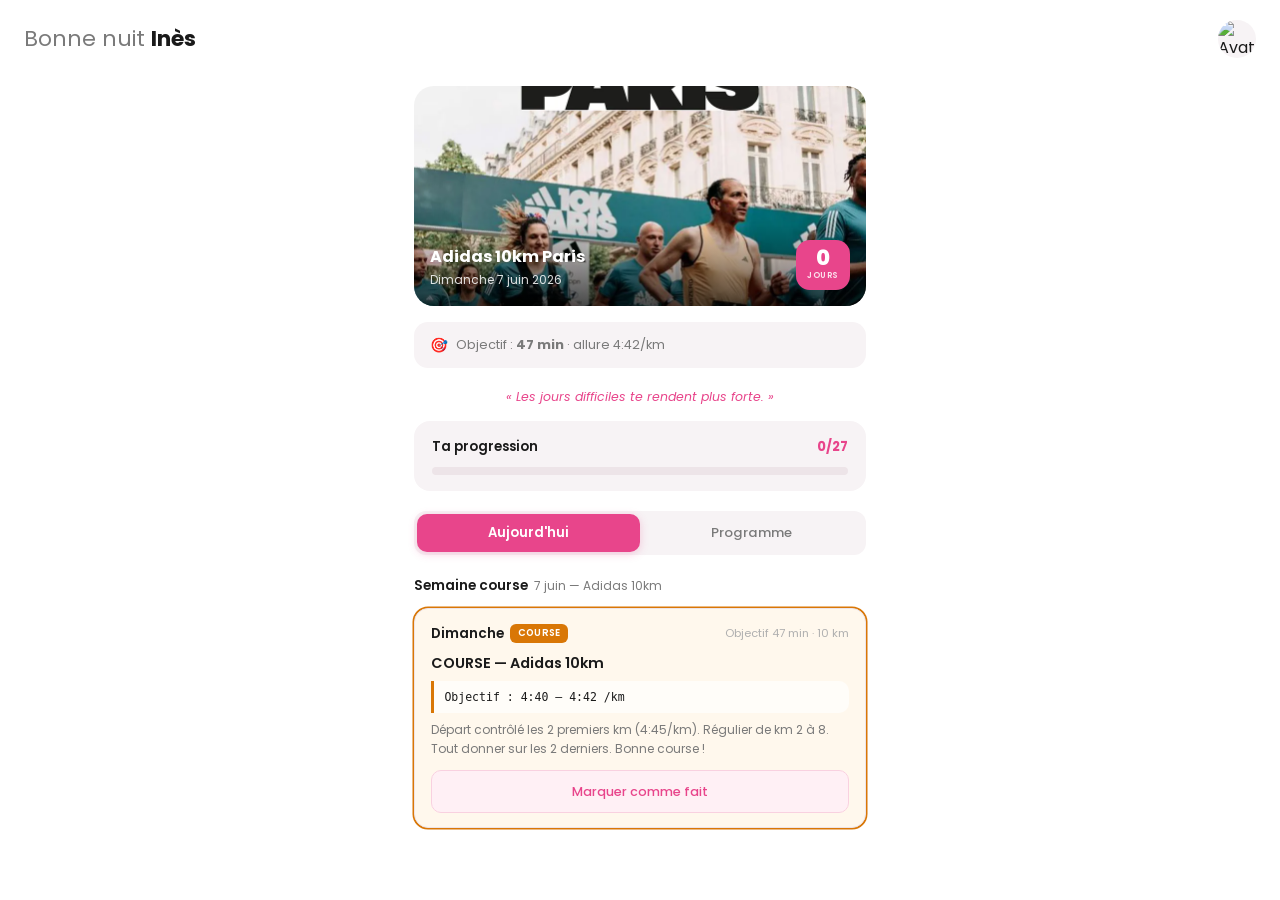
==== index.html @ 1fca55ac "ajout" ====
<!DOCTYPE html>
<html lang="fr">
<head>
  <meta charset="UTF-8">
  <meta name="viewport" content="width=device-width, initial-scale=1.0, viewport-fit=cover, user-scalable=no">
  <meta name="apple-mobile-web-app-capable" content="yes">
  <meta name="apple-mobile-web-app-status-bar-style" content="black-translucent">
  <meta name="theme-color" content="#E8458B">
  <title>Mon Plan 10km</title>
  <link rel="icon" href="data:image/svg+xml,<svg xmlns='http://www.w3.org/2000/svg' viewBox='0 0 100 100'><text y='.9em' font-size='90'>🏃‍♀️</text></svg>">
  <link rel="stylesheet" href="style.css">
</head>
<body>

  <header class="hero">
    <div class="hero-inner">
      <div class="hero-top">
        <p class="greeting-line"><span id="greeting">Bonjour</span> <strong>Inès</strong></p>
        <img class="avatar" src="https://cdn-icons-png.flaticon.com/512/4140/4140047.png" alt="Avatar">
      </div>
    </div>
  </header>

  <main class="container">

    <div class="race-banner">
      <img src="banner.png" alt="Adidas 10K Paris" class="banner-img">
      <div class="banner-overlay">
        <div class="banner-info">
          <p class="banner-race">Adidas 10km Paris</p>
          <p class="banner-date">Dimanche 7 juin 2026</p>
        </div>
        <div class="countdown-badge">
          <span class="countdown-number" id="countdown">0</span>
          <span class="countdown-label">jours</span>
        </div>
      </div>
    </div>

    <div class="objective-bar">
      <span class="objective-icon">🎯</span>
      <span>Objectif : <strong>47 min</strong> · allure 4:42/km</span>
    </div>

    <div class="motivation" id="motivation"></div>

    <div class="progress-section">
      <div class="progress-header">
        <span class="progress-label">Ta progression</span>
        <span class="progress-count"><span id="progress-count">0</span>/27</span>
      </div>
      <div class="progress-bar">
        <div class="progress-fill" id="progress-fill"></div>
      </div>
    </div>

    <div class="segment-control">
      <button class="segment-btn active" data-tab="today">Aujourd'hui</button>
      <button class="segment-btn" data-tab="programme">Programme</button>
    </div>

    <div id="tab-today" class="tab-content active"></div>

    <div id="tab-programme" class="tab-content">
      <div class="week-picker" id="week-picker"></div>
      <div id="week-sessions"></div>
    </div>

  </main>

  <script>
    const PLAN = [
      {"id":1,"label":"Semaine 1","theme":"Mise en route","dates":"7 – 13 avril","sessions":[
        {"id":"w1s1","day":"Mar","type":"f","title":"Sortie facile","dur":"30 min","dist":"~4,5 km","pace":"6:10 – 6:30 /km","desc":"Course continue à allure confortable. Tu dois pouvoir tenir une conversation sans être essoufflé."},
        {"id":"w1s2","day":"Jeu","type":"q","title":"Fractionné 6×400m","dur":"~35 min","dist":"~5 km","pace":"Rép : 4:40 /km · Récup : trot 90s","desc":"10 min d'échauffement → 6×400m réguliers → 5 min retour au calme. Cherche la régularité."},
        {"id":"w1s3","day":"Sam","type":"l","title":"Sortie longue","dur":"45 min","dist":"~7 km","pace":"6:20 – 6:40 /km","desc":"Allure très facile du début à la fin. Hydrate-toi avant de partir."}
      ]},
      {"id":2,"label":"Semaine 2","theme":"Construction","dates":"14 – 20 avril","sessions":[
        {"id":"w2s1","day":"Mar","type":"f","title":"Sortie facile","dur":"35 min","dist":"~5,5 km","pace":"6:00 – 6:20 /km","desc":"Légèrement plus rapide que S1. Allure toujours confortable, conversation possible."},
        {"id":"w2s2","day":"Jeu","type":"q","title":"Tempo 20 min","dur":"~35 min","dist":"~6 km","pace":"Tempo : 5:20 /km · Écha/retour : 6:15 /km","desc":"10 min échauffement → 20 min à allure tempo (effort soutenu mais contrôlé) → 5 min retour calme."},
        {"id":"w2s3","day":"Sam","type":"l","title":"Sortie longue","dur":"50 min","dist":"~8 km","pace":"6:15 – 6:30 /km","desc":"50 min à allure facile. Prends un encas 1h avant si besoin."}
      ]},
      {"id":3,"label":"Semaine 3","theme":"Construction","dates":"21 – 27 avril","sessions":[
        {"id":"w3s1","day":"Mar","type":"f","title":"Sortie facile","dur":"35 min","dist":"~5,5 km","pace":"5:55 – 6:15 /km","desc":"Allure facile, concentre-toi sur la régularité de la foulée."},
        {"id":"w3s2","day":"Jeu","type":"q","title":"Fractionné 8×400m","dur":"~40 min","dist":"~6 km","pace":"Rép : 4:35 /km · Récup : trot 90s","desc":"Volume +33% vs S1. Échauffement 10 min → 8×400m → retour calme 5 min."},
        {"id":"w3s3","day":"Sam","type":"l","title":"Sortie longue","dur":"55 min","dist":"~9 km","pace":"6:10 – 6:25 /km","desc":"55 min à allure facile. Tu approches la distance de la course."}
      ]},
      {"id":4,"label":"Semaine 4","theme":"Récupération active","dates":"28 avr – 4 mai","sessions":[
        {"id":"w4s1","day":"Mar","type":"f","title":"Sortie facile","dur":"30 min","dist":"~4,5 km","pace":"6:15 – 6:30 /km","desc":"Semaine allégée. Profite-en pour récupérer, corps et mental."},
        {"id":"w4s2","day":"Jeu","type":"q","title":"Fractionné 5×400m","dur":"~30 min","dist":"~4,5 km","pace":"Rép : 4:40 /km · Récup : trot 90s","desc":"Volume réduit mais maintien de l'intensité. Séance courte et propre."},
        {"id":"w4s3","day":"Sam","type":"l","title":"Sortie longue allégée","dur":"45 min","dist":"~7 km","pace":"6:20 – 6:35 /km","desc":"Volume réduit cette semaine. On repart fort dès S5."}
      ]},
      {"id":5,"label":"Semaine 5","theme":"Développement","dates":"5 – 11 mai","sessions":[
        {"id":"w5s1","day":"Mar","type":"f","title":"Sortie facile","dur":"40 min","dist":"~6,5 km","pace":"5:55 – 6:10 /km","desc":"Les semaines de récup paient — tu devrais te sentir frais."},
        {"id":"w5s2","day":"Jeu","type":"q","title":"4×1000m","dur":"~45 min","dist":"~7 km","pace":"Rép : 4:45 /km · Récup : trot 2 min","desc":"Répétitions plus longues — gère ton effort sur 1000m. Écha 10 min → 4×1000m → retour calme 10 min."},
        {"id":"w5s3","day":"Sam","type":"l","title":"Sortie longue 60 min","dur":"60 min","dist":"~10 km","pace":"6:00 – 6:15 /km","desc":"Première sortie à 60 min — tu couvres la distance de la course ! Allure très facile."}
      ]},
      {"id":6,"label":"Semaine 6","theme":"Développement","dates":"12 – 18 mai","sessions":[
        {"id":"w6s1","day":"Mar","type":"f","title":"Sortie facile","dur":"40 min","dist":"~6,5 km","pace":"5:50 – 6:05 /km","desc":"Si tu te sens bien, tu peux aller un peu plus vite naturellement."},
        {"id":"w6s2","day":"Jeu","type":"q","title":"Tempo 25 min + 4×200m","dur":"~50 min","dist":"~8 km","pace":"Tempo : 5:15 /km · 200m : 4:30 /km","desc":"Séance clé. Écha 10 min → 25 min tempo → récup 3 min → 4×200m vifs avec 90s récup → retour calme."},
        {"id":"w6s3","day":"Sam","type":"l","title":"Sortie longue 65 min","dur":"65 min","dist":"~10,5 km","pace":"50 min facile (6:10) + 15 min allure course (5:00)","desc":"65 min : les 50 premières faciles, les 15 dernières à allure course. Première simulation partielle."}
      ]},
      {"id":7,"label":"Semaine 7","theme":"Affûtage","dates":"19 – 25 mai","sessions":[
        {"id":"w7s1","day":"Mar","type":"f","title":"Sortie facile","dur":"35 min","dist":"~5,5 km","pace":"6:00 – 6:15 /km","desc":"On commence à réduire le volume. Les sensations vont s'affûter."},
        {"id":"w7s2","day":"Jeu","type":"q","title":"5×1000m — séance clé","dur":"~50 min","dist":"~8 km","pace":"Rép : 4:40 /km · Récup : trot 2 min","desc":"La séance qualité la plus intense du plan. Dernière grande séance avant taper."},
        {"id":"w7s3","day":"Sam","type":"l","title":"Sortie longue 55 min","dur":"55 min","dist":"~9 km","pace":"35 min facile (6:10) + 20 min allure course (5:00)","desc":"55 min : les 35 premières faciles, les 20 dernières à allure course. Dernière vraie sortie longue."}
      ]},
      {"id":8,"label":"Semaine 8","theme":"Taper","dates":"26 mai – 1er juin","sessions":[
        {"id":"w8s1","day":"Mar","type":"f","title":"Sortie facile","dur":"30 min","dist":"~5 km","pace":"6:10 – 6:25 /km","desc":"Volume réduit. Les jambes se rechargent. Ne cherche pas à compenser par de l'intensité."},
        {"id":"w8s2","day":"Jeu","type":"q","title":"4×400m allure course + 6×100m","dur":"~30 min","dist":"~4 km","pace":"400m : 5:00 /km · 100m : sprint vif","desc":"Activation : écha 10 min → 4×400m à allure course → 6×100m vifs → retour calme."},
        {"id":"w8s3","day":"Sam","type":"f","title":"Sortie très facile","dur":"20 min","dist":"~3 km","pace":"6:30 – 7:00 /km","desc":"Très courte sortie de récup. Rien à forcer, juste s'activer."}
      ]},
      {"id":9,"label":"Semaine course","theme":"7 juin — Adidas 10km","dates":"2 – 7 juin","race":true,"sessions":[
        {"id":"w9s1","day":"Mar","type":"f","title":"Activation légère","dur":"20 min","dist":"~3 km","pace":"6:20 – 6:40 /km + 4×100m","desc":"20 min de trot facile + 4×100m vifs à la fin. Le corps se met en veille."},
        {"id":"w9s2","day":"Ven","type":"f","title":"Sortie ultra-légère","dur":"15 min","dist":"~2 km","pace":"6:30 – 7:00 /km","desc":"15 min de trot très léger. Prépare ton dossard et ton kit."},
        {"id":"w9s3","day":"Dim","type":"r","title":"COURSE — Adidas 10km","dur":"Objectif 47 min","dist":"10 km","pace":"Objectif : 4:40 – 4:42 /km","desc":"Départ contrôlé les 2 premiers km (4:45/km). Régulier de km 2 à 8. Tout donner sur les 2 derniers. Bonne course !"}
      ]}
    ];
  </script>
  <script src="app.js"></script>
</body>
</html>
---- style.css ----
@import url('https://fonts.googleapis.com/css2?family=Poppins:wght@400;500;600;700;800&display=swap');

*, *::before, *::after {
  box-sizing: border-box;
  margin: 0;
  padding: 0;
}

:root {
  --primary: #E8458B;
  --primary-light: #FFF0F5;
  --primary-soft: #F9D1E0;
  --primary-dark: #C93578;
  --race: #D97706;
  --race-light: #FEF9EE;
  --race-dark: #92400E;
  --bg: #FFFFFF;
  --card: #F7F3F5;
  --text: #1A1A1A;
  --text-secondary: #7A7A7A;
  --text-tertiary: #B0B0B0;
  --border: #EDE4E8;
  --separator: #F5F0F2;
}

html { height: 100%; }

body {
  font-family: 'Poppins', -apple-system, BlinkMacSystemFont, sans-serif;
  background: var(--bg);
  color: var(--text);
  line-height: 1.55;
  -webkit-font-smoothing: antialiased;
  -webkit-text-size-adjust: 100%;
  min-height: 100%;
  padding-bottom: env(safe-area-inset-bottom);
}

/* ── Hero ── */
.hero {
  background: var(--bg);
  color: var(--text);
  padding: calc(env(safe-area-inset-top, 20px) + 1.25rem) 1.5rem 1rem;
}

.hero-inner {
  position: relative;
}

.hero-top {
  display: flex;
  align-items: center;
  justify-content: space-between;
}

.greeting-line {
  font-size: 1.35rem;
  color: var(--text-secondary);
  font-weight: 400;
}

.greeting-line strong {
  color: var(--text);
  font-weight: 700;
}

.avatar {
  width: 38px;
  height: 38px;
  border-radius: 50%;
  object-fit: cover;
  flex-shrink: 0;
  background: var(--card);
}

/* ── Container ── */
.container {
  max-width: 500px;
  margin: 0 auto;
  padding: 0.5rem 1rem 2rem;
}

/* ── Race Banner ── */
.race-banner {
  border-radius: 20px;
  overflow: hidden;
  position: relative;
  margin-bottom: 1rem;
}

.banner-img {
  width: 100%;
  height: 170px;
  object-fit: cover;
  display: block;
}

.banner-overlay {
  position: absolute;
  bottom: 0;
  left: 0;
  right: 0;
  display: flex;
  align-items: flex-end;
  justify-content: space-between;
  padding: 1rem;
  background: linear-gradient(to top, rgba(0,0,0,0.65) 0%, transparent 100%);
  color: #fff;
}

.banner-race {
  font-size: 1rem;
  font-weight: 700;
}

.banner-date {
  font-size: 0.75rem;
  opacity: 0.85;
  margin-top: 2px;
}

.countdown-badge {
  display: flex;
  flex-direction: column;
  align-items: center;
  background: var(--primary);
  border-radius: 14px;
  padding: 0.45rem 0.7rem;
  min-width: 50px;
  flex-shrink: 0;
}

.countdown-number {
  font-size: 1.35rem;
  font-weight: 800;
  line-height: 1;
  letter-spacing: -0.03em;
  color: #fff;
}

.countdown-label {
  font-size: 0.5rem;
  text-transform: uppercase;
  letter-spacing: 0.06em;
  opacity: 0.85;
  margin-top: 2px;
  color: #fff;
  font-weight: 600;
}

/* ── Objective ── */
.objective-bar {
  display: flex;
  align-items: center;
  gap: 0.5rem;
  font-size: 0.8rem;
  color: var(--text-secondary);
  background: var(--card);
  padding: 0.75rem 1rem;
  border-radius: 14px;
  margin-bottom: 0.625rem;
}

.objective-icon {
  font-size: 0.9rem;
}

/* ── Motivation ── */
.motivation {
  text-align: center;
  padding: 0.625rem 0.5rem 0.875rem;
  font-size: 0.78rem;
  color: var(--primary);
  font-style: italic;
  line-height: 1.5;
}

/* ── Progress ── */
.progress-section {
  background: var(--card);
  border-radius: 16px;
  padding: 1rem 1.125rem;
  margin-bottom: 1.25rem;
}

.progress-header {
  display: flex;
  justify-content: space-between;
  align-items: center;
  margin-bottom: 0.625rem;
}

.progress-label {
  font-size: 0.82rem;
  font-weight: 600;
  color: var(--text);
}

.progress-count {
  font-size: 0.82rem;
  font-weight: 700;
  color: var(--primary);
}

.progress-bar {
  width: 100%;
  height: 8px;
  background: var(--border);
  border-radius: 4px;
  overflow: hidden;
}

.progress-fill {
  height: 100%;
  width: 0%;
  background: linear-gradient(90deg, var(--primary), #F48FB1);
  border-radius: 4px;
  transition: width 0.5s cubic-bezier(0.4, 0, 0.2, 1);
}

/* ── Segment Control ── */
.segment-control {
  display: flex;
  background: var(--card);
  border-radius: 12px;
  padding: 3px;
  margin-bottom: 1.25rem;
}

.segment-btn {
  flex: 1;
  padding: 0.55rem 0;
  border: none;
  background: none;
  font-family: 'Poppins', sans-serif;
  font-size: 0.82rem;
  font-weight: 500;
  color: var(--text-secondary);
  border-radius: 10px;
  cursor: pointer;
  -webkit-tap-highlight-color: transparent;
  transition: all 0.25s ease;
}

.segment-btn.active {
  background: var(--primary);
  color: #fff;
  font-weight: 600;
  box-shadow: 0 2px 8px rgba(232, 69, 139, 0.25);
}

/* ── Tabs ── */
.tab-content {
  display: none;
}

.tab-content.active {
  display: block;
}

/* ── Today view ── */
.today-header {
  display: flex;
  align-items: baseline;
  gap: 0.4rem;
  margin-bottom: 0.75rem;
}

.today-week {
  font-size: 0.85rem;
  font-weight: 600;
  color: var(--text);
}

.today-theme {
  font-size: 0.75rem;
  color: var(--text-secondary);
}

.rest-day {
  text-align: center;
  padding: 3rem 1.5rem;
  background: var(--card);
  border-radius: 16px;
}

.rest-emoji {
  font-size: 2.5rem;
  margin-bottom: 0.75rem;
}

.rest-title {
  font-size: 1.1rem;
  font-weight: 600;
  color: var(--text);
  margin-bottom: 0.375rem;
}

.rest-desc {
  font-size: 0.8rem;
  color: var(--text-secondary);
  line-height: 1.5;
}

/* ── Week Picker ── */
.week-picker {
  display: flex;
  gap: 0.375rem;
  overflow-x: auto;
  -webkit-overflow-scrolling: touch;
  padding-bottom: 0.5rem;
  margin-bottom: 1rem;
  scrollbar-width: none;
}

.week-picker::-webkit-scrollbar {
  display: none;
}

.week-pill {
  display: flex;
  flex-direction: column;
  align-items: center;
  gap: 0.15rem;
  padding: 0.5rem 0.6rem;
  border-radius: 12px;
  border: 1.5px solid var(--border);
  background: var(--card);
  cursor: pointer;
  -webkit-tap-highlight-color: transparent;
  transition: all 0.2s ease;
  flex-shrink: 0;
  min-width: 48px;
  font-family: 'Poppins', sans-serif;
}

.week-pill.current {
  border-color: var(--primary-soft);
}

.week-pill.selected {
  background: var(--primary);
  border-color: var(--primary);
}

.week-pill.selected .pill-label,
.week-pill.selected .pill-count {
  color: #fff;
}

.week-pill.complete:not(.selected) {
  border-color: var(--primary-soft);
  background: var(--primary-light);
}

.week-pill.race {
  border-color: var(--race);
}

.week-pill.race.selected {
  background: var(--race);
  border-color: var(--race);
}

.pill-label {
  font-size: 0.75rem;
  font-weight: 600;
  color: var(--text);
}

.pill-count {
  font-size: 0.6rem;
  color: var(--text-tertiary);
  font-weight: 500;
}

.week-pill.complete .pill-count {
  color: var(--primary);
}

/* ── Programme header ── */
.programme-header {
  margin-bottom: 0.75rem;
}

.programme-title {
  font-size: 0.9rem;
  font-weight: 600;
  color: var(--text);
}

.programme-dates {
  font-size: 0.72rem;
  color: var(--text-secondary);
  margin-top: 1px;
}

/* ── Sessions list (programme) ── */
#week-sessions {
  display: flex;
  flex-direction: column;
  gap: 0.625rem;
}

/* ── Session Card ── */
.session-card {
  background: var(--bg);
  border-radius: 14px;
  padding: 0.875rem 1rem;
  transition: all 0.35s cubic-bezier(0.4, 0, 0.2, 1);
  border: 1.5px solid var(--border);
  position: relative;
  overflow: hidden;
}

.session-card.done {
  background: var(--primary-light);
  border-color: var(--primary);
  opacity: 0.55;
}

.session-card.done .session-title {
  text-decoration: line-through;
  text-decoration-color: var(--text-tertiary);
}

/* Keep full opacity during celebrate animation */
.session-card.done.celebrate {
  opacity: 1;
}

.session-card.race-session {
  background: #FFF8ED;
  box-shadow: 0 0 0 1.5px var(--race);
}

.session-card.race-session.done {
  background: #FFF8ED;
  border-color: var(--race);
}

/* ── Done banner ── */
.done-banner {
  display: none;
  align-items: center;
  gap: 0.5rem;
  margin-top: 0.5rem;
  padding: 0.5rem 0.65rem;
  background: linear-gradient(135deg, var(--primary), #F06292);
  border-radius: 10px;
  color: #fff;
  font-size: 0.78rem;
  font-weight: 600;
  animation: bannerSlide 0.4s cubic-bezier(0.34, 1.56, 0.64, 1);
}

.session-card.done .done-banner {
  display: flex;
}

@keyframes bannerSlide {
  from { opacity: 0; transform: translateY(8px) scale(0.95); }
  to { opacity: 1; transform: translateY(0) scale(1); }
}

/* ── Confetti burst ── */
.confetti-container {
  position: absolute;
  top: 50%;
  left: 50%;
  pointer-events: none;
  z-index: 10;
}

.confetti {
  position: absolute;
  width: 6px;
  height: 6px;
  border-radius: 50%;
  animation: confettiBurst 0.7s cubic-bezier(0.25, 0.46, 0.45, 0.94) forwards;
  opacity: 0;
}

@keyframes confettiBurst {
  0% { opacity: 1; transform: translate(0, 0) scale(1); }
  100% { opacity: 0; transform: var(--confetti-end) scale(0); }
}

/* ── Card glow pulse on check ── */
.session-card.celebrate {
  animation: glowPulse 0.6s ease;
}

@keyframes glowPulse {
  0% { box-shadow: 0 0 0 0 rgba(232, 69, 139, 0.4); }
  50% { box-shadow: 0 0 0 10px rgba(232, 69, 139, 0); }
  100% { box-shadow: 0 0 0 0 rgba(232, 69, 139, 0); }
}

.session-day-header {
  display: flex;
  align-items: center;
  gap: 0.4rem;
  margin-bottom: 0.5rem;
}

.session-day-name {
  font-size: 0.85rem;
  font-weight: 600;
  color: var(--text);
}

.badge {
  font-size: 0.6rem;
  font-weight: 600;
  padding: 0.15rem 0.45rem;
  border-radius: 6px;
  text-transform: uppercase;
  letter-spacing: 0.04em;
}

.badge-f {
  background: #FCE4EC;
  color: #C2185B;
}

.badge-q {
  background: #EDE7F6;
  color: #7B1FA2;
}

.badge-l {
  background: #FFF3E0;
  color: #E65100;
}

.badge-r {
  background: var(--race);
  color: #fff;
}

.session-details {
  font-size: 0.7rem;
  color: var(--text-tertiary);
  margin-left: auto;
  font-weight: 400;
}

.session-title {
  font-size: 0.9rem;
  font-weight: 600;
  margin-bottom: 0.4rem;
  color: var(--text);
}

.pace-block {
  background: var(--card);
  border-left: 3px solid var(--primary-soft);
  padding: 0.5rem 0.65rem;
  font-family: "SF Mono", "Menlo", "Consolas", monospace;
  font-size: 0.72rem;
  border-radius: 0 10px 10px 0;
  margin-bottom: 0.5rem;
  color: var(--text);
  font-weight: 500;
  line-height: 1.4;
}

.session-card.race-session .pace-block {
  border-left-color: var(--race);
  background: rgba(255,255,255,0.7);
}

.session-desc {
  font-size: 0.75rem;
  color: var(--text-secondary);
  line-height: 1.55;
  margin-bottom: 0.75rem;
}

/* ── Check Button ── */
.session-check {
  display: flex;
  width: 100%;
  cursor: pointer;
  user-select: none;
  -webkit-tap-highlight-color: transparent;
}

.session-check input[type="checkbox"] {
  display: none;
}

.check-btn {
  display: flex;
  align-items: center;
  justify-content: center;
  gap: 0.5rem;
  width: 100%;
  padding: 0.65rem;
  border-radius: 10px;
  border: 1.5px solid var(--primary-soft);
  background: var(--primary-light);
  font-family: 'Poppins', sans-serif;
  font-size: 0.8rem;
  font-weight: 500;
  color: var(--primary);
  transition: all 0.25s cubic-bezier(0.4, 0, 0.2, 1);
}

.session-check input:checked ~ .check-btn {
  background: var(--primary);
  border-color: var(--primary);
  color: #fff;
  font-weight: 600;
  animation: checkPop 0.35s cubic-bezier(0.34, 1.56, 0.64, 1);
}

@keyframes checkPop {
  0% { transform: scale(1); }
  50% { transform: scale(1.03); }
  100% { transform: scale(1); }
}


/* ── Desktop ── */
@media (min-width: 640px) {
  .greeting-name {
    font-size: 2rem;
  }

  .container {
    padding: 0.75rem 1.5rem 3rem;
  }

  .banner-img {
    height: 220px;
  }
}
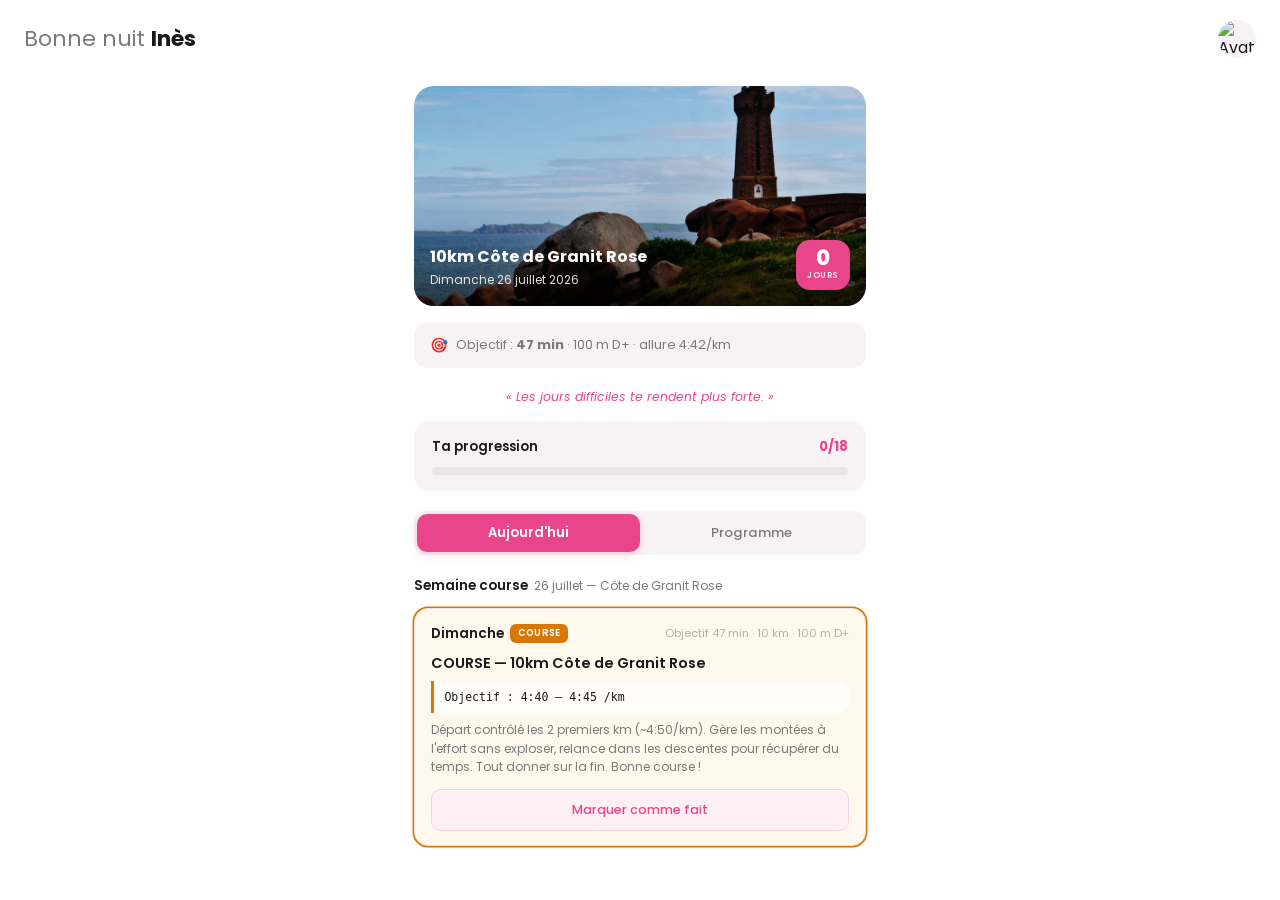
==== commit 5dd02fc2: "Nouveau plan : 10km Côte de Granit Rose (26 juillet 2026) - Plan refondu sur 6 semaines (16 juin → 2" ====
--- a/index.html
+++ b/index.html
@@ -7,7 +7,9 @@
   <meta name="apple-mobile-web-app-status-bar-style" content="black-translucent">
   <meta name="theme-color" content="#E8458B">
   <title>Mon Plan 10km</title>
-  <link rel="icon" href="data:image/svg+xml,<svg xmlns='http://www.w3.org/2000/svg' viewBox='0 0 100 100'><text y='.9em' font-size='90'>🏃‍♀️</text></svg>">
+  <link rel="icon" href="data:image/svg+xml,<svg xmlns='http://www.w3.org/2000/svg' viewBox='0 0 100 100'><rect width='100' height='100' rx='20' fill='%23E8458B'/><text x='50' y='58' text-anchor='middle' font-size='42' font-weight='800' fill='white' font-family='sans-serif'>10K</text></svg>">
+  <link rel="apple-touch-icon" href="apple-touch-icon.png">
+  <link rel="manifest" href="manifest.json">
   <link rel="stylesheet" href="style.css">
 </head>
 <body>
@@ -24,11 +26,11 @@
   <main class="container">
 
     <div class="race-banner">
-      <img src="banner.png" alt="Adidas 10K Paris" class="banner-img">
+      <img src="banner.png" alt="10km Côte de Granit Rose" class="banner-img">
       <div class="banner-overlay">
         <div class="banner-info">
-          <p class="banner-race">Adidas 10km Paris</p>
-          <p class="banner-date">Dimanche 7 juin 2026</p>
+          <p class="banner-race">10km Côte de Granit Rose</p>
+          <p class="banner-date">Dimanche 26 juillet 2026</p>
         </div>
         <div class="countdown-badge">
           <span class="countdown-number" id="countdown">0</span>
@@ -39,7 +41,7 @@
 
     <div class="objective-bar">
       <span class="objective-icon">🎯</span>
-      <span>Objectif : <strong>47 min</strong> · allure 4:42/km</span>
+      <span>Objectif : <strong>47 min</strong> · 100 m D+ · allure 4:42/km</span>
     </div>
 
     <div class="motivation" id="motivation"></div>
@@ -47,7 +49,7 @@
     <div class="progress-section">
       <div class="progress-header">
         <span class="progress-label">Ta progression</span>
-        <span class="progress-count"><span id="progress-count">0</span>/27</span>
+        <span class="progress-count"><span id="progress-count">0</span>/18</span>
       </div>
       <div class="progress-bar">
         <div class="progress-fill" id="progress-fill"></div>
@@ -70,50 +72,35 @@
 
   <script>
     const PLAN = [
-      {"id":1,"label":"Semaine 1","theme":"Mise en route","dates":"7 – 13 avril","sessions":[
-        {"id":"w1s1","day":"Mar","type":"f","title":"Sortie facile","dur":"30 min","dist":"~4,5 km","pace":"6:10 – 6:30 /km","desc":"Course continue à allure confortable. Tu dois pouvoir tenir une conversation sans être essoufflé."},
-        {"id":"w1s2","day":"Jeu","type":"q","title":"Fractionné 6×400m","dur":"~35 min","dist":"~5 km","pace":"Rép : 4:40 /km · Récup : trot 90s","desc":"10 min d'échauffement → 6×400m réguliers → 5 min retour au calme. Cherche la régularité."},
-        {"id":"w1s3","day":"Sam","type":"l","title":"Sortie longue","dur":"45 min","dist":"~7 km","pace":"6:20 – 6:40 /km","desc":"Allure très facile du début à la fin. Hydrate-toi avant de partir."}
+      {"id":1,"label":"Semaine 1","theme":"Reprise","dates":"16 – 21 juin","sessions":[
+        {"id":"w1s1","day":"Mar","type":"f","title":"Sortie facile","dur":"~45 min","dist":"~7 km","pace":"6:00 – 6:20 /km","desc":"Commence par 15 min très faciles pour t'échauffer, puis allure confortable (conversation possible), et termine par 5 min de retour au calme."},
+        {"id":"w1s2","day":"Jeu","type":"q","title":"Fractionné 6×500m","dur":"~50 min","dist":"~7,5 km","pace":"Rép : 4:40 /km · Récup : trot 90s","desc":"15 min d'échauffement → 6×500m réguliers → 5 min de retour au calme. Cherche la régularité, ne pars pas trop vite."},
+        {"id":"w1s3","day":"Sam","type":"l","title":"Sortie longue","dur":"~55 min","dist":"~8,5 km","pace":"6:10 – 6:30 /km","desc":"15 min d'échauffement très facile, puis allure facile et régulière, 5 min de retour au calme. Hydrate-toi avant de partir."}
       ]},
-      {"id":2,"label":"Semaine 2","theme":"Construction","dates":"14 – 20 avril","sessions":[
-        {"id":"w2s1","day":"Mar","type":"f","title":"Sortie facile","dur":"35 min","dist":"~5,5 km","pace":"6:00 – 6:20 /km","desc":"Légèrement plus rapide que S1. Allure toujours confortable, conversation possible."},
-        {"id":"w2s2","day":"Jeu","type":"q","title":"Tempo 20 min","dur":"~35 min","dist":"~6 km","pace":"Tempo : 5:20 /km · Écha/retour : 6:15 /km","desc":"10 min échauffement → 20 min à allure tempo (effort soutenu mais contrôlé) → 5 min retour calme."},
-        {"id":"w2s3","day":"Sam","type":"l","title":"Sortie longue","dur":"50 min","dist":"~8 km","pace":"6:15 – 6:30 /km","desc":"50 min à allure facile. Prends un encas 1h avant si besoin."}
+      {"id":2,"label":"Semaine 2","theme":"Construction","dates":"23 – 28 juin","sessions":[
+        {"id":"w2s1","day":"Mar","type":"f","title":"Sortie facile","dur":"~50 min","dist":"~8 km","pace":"5:55 – 6:15 /km","desc":"15 min d'échauffement, puis allure confortable un poil plus soutenue que S1, et 5 min de retour au calme."},
+        {"id":"w2s2","day":"Jeu","type":"q","title":"Côtes 8×45s","dur":"~50 min","dist":"~7,5 km","pace":"Montées : effort soutenu · Récup : descente en trot/marche","desc":"Spécifique Granit Rose (100 m D+). 15 min d'échauffement → 8×45s en côte (pente 4-6 %), pousse sur les bras → descente en récup → 5 min de retour au calme."},
+        {"id":"w2s3","day":"Sam","type":"l","title":"Sortie longue","dur":"~60 min","dist":"~9,5 km","pace":"6:05 – 6:25 /km","desc":"15 min d'échauffement facile, puis sortie régulière sur terrain vallonné si possible, et 5 min de retour au calme."}
       ]},
-      {"id":3,"label":"Semaine 3","theme":"Construction","dates":"21 – 27 avril","sessions":[
-        {"id":"w3s1","day":"Mar","type":"f","title":"Sortie facile","dur":"35 min","dist":"~5,5 km","pace":"5:55 – 6:15 /km","desc":"Allure facile, concentre-toi sur la régularité de la foulée."},
-        {"id":"w3s2","day":"Jeu","type":"q","title":"Fractionné 8×400m","dur":"~40 min","dist":"~6 km","pace":"Rép : 4:35 /km · Récup : trot 90s","desc":"Volume +33% vs S1. Échauffement 10 min → 8×400m → retour calme 5 min."},
-        {"id":"w3s3","day":"Sam","type":"l","title":"Sortie longue","dur":"55 min","dist":"~9 km","pace":"6:10 – 6:25 /km","desc":"55 min à allure facile. Tu approches la distance de la course."}
+      {"id":3,"label":"Semaine 3","theme":"Développement","dates":"30 juin – 5 juillet","sessions":[
+        {"id":"w3s1","day":"Mar","type":"f","title":"Sortie facile","dur":"~50 min","dist":"~8 km","pace":"5:55 – 6:10 /km","desc":"15 min d'échauffement, allure facile et fluide, concentre-toi sur la régularité de la foulée, puis 5 min de retour au calme."},
+        {"id":"w3s2","day":"Jeu","type":"q","title":"Tempo 25 min","dur":"~55 min","dist":"~8,5 km","pace":"Tempo : 5:15 /km · Écha/retour : 6:10 /km","desc":"15 min d'échauffement → 25 min à allure tempo (soutenu mais contrôlé, tu peux dire quelques mots) → 5 min de retour au calme."},
+        {"id":"w3s3","day":"Sam","type":"l","title":"Sortie longue","dur":"~65 min","dist":"~10 km","pace":"6:00 – 6:20 /km","desc":"15 min d'échauffement facile, puis tu couvres la distance de la course à allure facile, et 5 min de retour au calme."}
       ]},
-      {"id":4,"label":"Semaine 4","theme":"Récupération active","dates":"28 avr – 4 mai","sessions":[
-        {"id":"w4s1","day":"Mar","type":"f","title":"Sortie facile","dur":"30 min","dist":"~4,5 km","pace":"6:15 – 6:30 /km","desc":"Semaine allégée. Profite-en pour récupérer, corps et mental."},
-        {"id":"w4s2","day":"Jeu","type":"q","title":"Fractionné 5×400m","dur":"~30 min","dist":"~4,5 km","pace":"Rép : 4:40 /km · Récup : trot 90s","desc":"Volume réduit mais maintien de l'intensité. Séance courte et propre."},
-        {"id":"w4s3","day":"Sam","type":"l","title":"Sortie longue allégée","dur":"45 min","dist":"~7 km","pace":"6:20 – 6:35 /km","desc":"Volume réduit cette semaine. On repart fort dès S5."}
+      {"id":4,"label":"Semaine 4","theme":"Spécifique côtes","dates":"7 – 12 juillet","sessions":[
+        {"id":"w4s1","day":"Mar","type":"f","title":"Sortie facile","dur":"~50 min","dist":"~8 km","pace":"5:55 – 6:10 /km","desc":"15 min d'échauffement, allure facile pour absorber la charge, puis 5 min de retour au calme."},
+        {"id":"w4s2","day":"Jeu","type":"q","title":"Côtes 10×45s + 4×200m","dur":"~55 min","dist":"~8 km","pace":"Montées : soutenu · 200m : 4:30 /km","desc":"Séance clé dénivelé. 15 min d'échauffement → 10×45s en côte (récup descente) → 4×200m vifs sur le plat → 5 min de retour au calme."},
+        {"id":"w4s3","day":"Sam","type":"l","title":"Sortie longue + allure course","dur":"~65 min","dist":"~10,5 km","pace":"45 min facile (6:05) + 15 min allure course (4:45)","desc":"15 min d'échauffement, 45 min faciles, puis 15 min à allure course pour habituer les jambes, et 5 min de retour au calme. Première simulation partielle."}
       ]},
-      {"id":5,"label":"Semaine 5","theme":"Développement","dates":"5 – 11 mai","sessions":[
-        {"id":"w5s1","day":"Mar","type":"f","title":"Sortie facile","dur":"40 min","dist":"~6,5 km","pace":"5:55 – 6:10 /km","desc":"Les semaines de récup paient — tu devrais te sentir frais."},
-        {"id":"w5s2","day":"Jeu","type":"q","title":"4×1000m","dur":"~45 min","dist":"~7 km","pace":"Rép : 4:45 /km · Récup : trot 2 min","desc":"Répétitions plus longues — gère ton effort sur 1000m. Écha 10 min → 4×1000m → retour calme 10 min."},
-        {"id":"w5s3","day":"Sam","type":"l","title":"Sortie longue 60 min","dur":"60 min","dist":"~10 km","pace":"6:00 – 6:15 /km","desc":"Première sortie à 60 min — tu couvres la distance de la course ! Allure très facile."}
+      {"id":5,"label":"Semaine 5","theme":"Affûtage","dates":"14 – 19 juillet","sessions":[
+        {"id":"w5s1","day":"Mar","type":"f","title":"Sortie facile","dur":"~45 min","dist":"~7 km","pace":"6:00 – 6:15 /km","desc":"15 min d'échauffement, allure facile, on commence à réduire le volume — les sensations vont s'affûter. 5 min de retour au calme."},
+        {"id":"w5s2","day":"Jeu","type":"q","title":"5×1000m — séance clé","dur":"~60 min","dist":"~9 km","pace":"Rép : 4:40 /km · Récup : trot 2 min","desc":"15 min d'échauffement → 5×1000m à allure objectif → 5 min de retour au calme. La séance qualité la plus exigeante du plan, dernière grosse séance avant le taper."},
+        {"id":"w5s3","day":"Sam","type":"l","title":"Sortie longue + allure course","dur":"~55 min","dist":"~8,5 km","pace":"35 min facile (6:05) + 15 min allure course (4:45)","desc":"15 min d'échauffement, 35 min faciles, puis 15 min à allure course, et 5 min de retour au calme. Dernière vraie sortie longue."}
       ]},
-      {"id":6,"label":"Semaine 6","theme":"Développement","dates":"12 – 18 mai","sessions":[
-        {"id":"w6s1","day":"Mar","type":"f","title":"Sortie facile","dur":"40 min","dist":"~6,5 km","pace":"5:50 – 6:05 /km","desc":"Si tu te sens bien, tu peux aller un peu plus vite naturellement."},
-        {"id":"w6s2","day":"Jeu","type":"q","title":"Tempo 25 min + 4×200m","dur":"~50 min","dist":"~8 km","pace":"Tempo : 5:15 /km · 200m : 4:30 /km","desc":"Séance clé. Écha 10 min → 25 min tempo → récup 3 min → 4×200m vifs avec 90s récup → retour calme."},
-        {"id":"w6s3","day":"Sam","type":"l","title":"Sortie longue 65 min","dur":"65 min","dist":"~10,5 km","pace":"50 min facile (6:10) + 15 min allure course (5:00)","desc":"65 min : les 50 premières faciles, les 15 dernières à allure course. Première simulation partielle."}
-      ]},
-      {"id":7,"label":"Semaine 7","theme":"Affûtage","dates":"19 – 25 mai","sessions":[
-        {"id":"w7s1","day":"Mar","type":"f","title":"Sortie facile","dur":"35 min","dist":"~5,5 km","pace":"6:00 – 6:15 /km","desc":"On commence à réduire le volume. Les sensations vont s'affûter."},
-        {"id":"w7s2","day":"Jeu","type":"q","title":"5×1000m — séance clé","dur":"~50 min","dist":"~8 km","pace":"Rép : 4:40 /km · Récup : trot 2 min","desc":"La séance qualité la plus intense du plan. Dernière grande séance avant taper."},
-        {"id":"w7s3","day":"Sam","type":"l","title":"Sortie longue 55 min","dur":"55 min","dist":"~9 km","pace":"35 min facile (6:10) + 20 min allure course (5:00)","desc":"55 min : les 35 premières faciles, les 20 dernières à allure course. Dernière vraie sortie longue."}
-      ]},
-      {"id":8,"label":"Semaine 8","theme":"Taper","dates":"26 mai – 1er juin","sessions":[
-        {"id":"w8s1","day":"Mar","type":"f","title":"Sortie facile","dur":"30 min","dist":"~5 km","pace":"6:10 – 6:25 /km","desc":"Volume réduit. Les jambes se rechargent. Ne cherche pas à compenser par de l'intensité."},
-        {"id":"w8s2","day":"Jeu","type":"q","title":"4×400m allure course + 6×100m","dur":"~30 min","dist":"~4 km","pace":"400m : 5:00 /km · 100m : sprint vif","desc":"Activation : écha 10 min → 4×400m à allure course → 6×100m vifs → retour calme."},
-        {"id":"w8s3","day":"Sam","type":"f","title":"Sortie très facile","dur":"20 min","dist":"~3 km","pace":"6:30 – 7:00 /km","desc":"Très courte sortie de récup. Rien à forcer, juste s'activer."}
-      ]},
-      {"id":9,"label":"Semaine course","theme":"7 juin — Adidas 10km","dates":"2 – 7 juin","race":true,"sessions":[
-        {"id":"w9s1","day":"Mar","type":"f","title":"Activation légère","dur":"20 min","dist":"~3 km","pace":"6:20 – 6:40 /km + 4×100m","desc":"20 min de trot facile + 4×100m vifs à la fin. Le corps se met en veille."},
-        {"id":"w9s2","day":"Ven","type":"f","title":"Sortie ultra-légère","dur":"15 min","dist":"~2 km","pace":"6:30 – 7:00 /km","desc":"15 min de trot très léger. Prépare ton dossard et ton kit."},
-        {"id":"w9s3","day":"Dim","type":"r","title":"COURSE — Adidas 10km","dur":"Objectif 47 min","dist":"10 km","pace":"Objectif : 4:40 – 4:42 /km","desc":"Départ contrôlé les 2 premiers km (4:45/km). Régulier de km 2 à 8. Tout donner sur les 2 derniers. Bonne course !"}
+      {"id":6,"label":"Semaine course","theme":"26 juillet — Côte de Granit Rose","dates":"21 – 26 juillet","race":true,"sessions":[
+        {"id":"w6s1","day":"Mar","type":"f","title":"Activation","dur":"~40 min","dist":"~6 km","pace":"6:10 – 6:30 /km + 4×100m","desc":"15 min d'échauffement très facile → 4×100m vifs pour réveiller les jambes → 5 min de retour au calme. On allège, le corps se recharge."},
+        {"id":"w6s2","day":"Ven","type":"f","title":"Déverrouillage","dur":"~30 min","dist":"~5 km","pace":"6:20 – 6:45 /km","desc":"Sortie courte et très facile (volontairement légère, 2 jours avant la course) : 15 min très tranquilles + 2-3 accélérations légères + 5 min de retour au calme. Prépare ton dossard et ton kit."},
+        {"id":"w6s3","day":"Dim","type":"r","title":"COURSE — 10km Côte de Granit Rose","dur":"Objectif 47 min","dist":"10 km · 100 m D+","pace":"Objectif : 4:40 – 4:45 /km","desc":"Départ contrôlé les 2 premiers km (~4:50/km). Gère les montées à l'effort sans exploser, relance dans les descentes pour récupérer du temps. Tout donner sur la fin. Bonne course !"}
       ]}
     ];
   </script>
